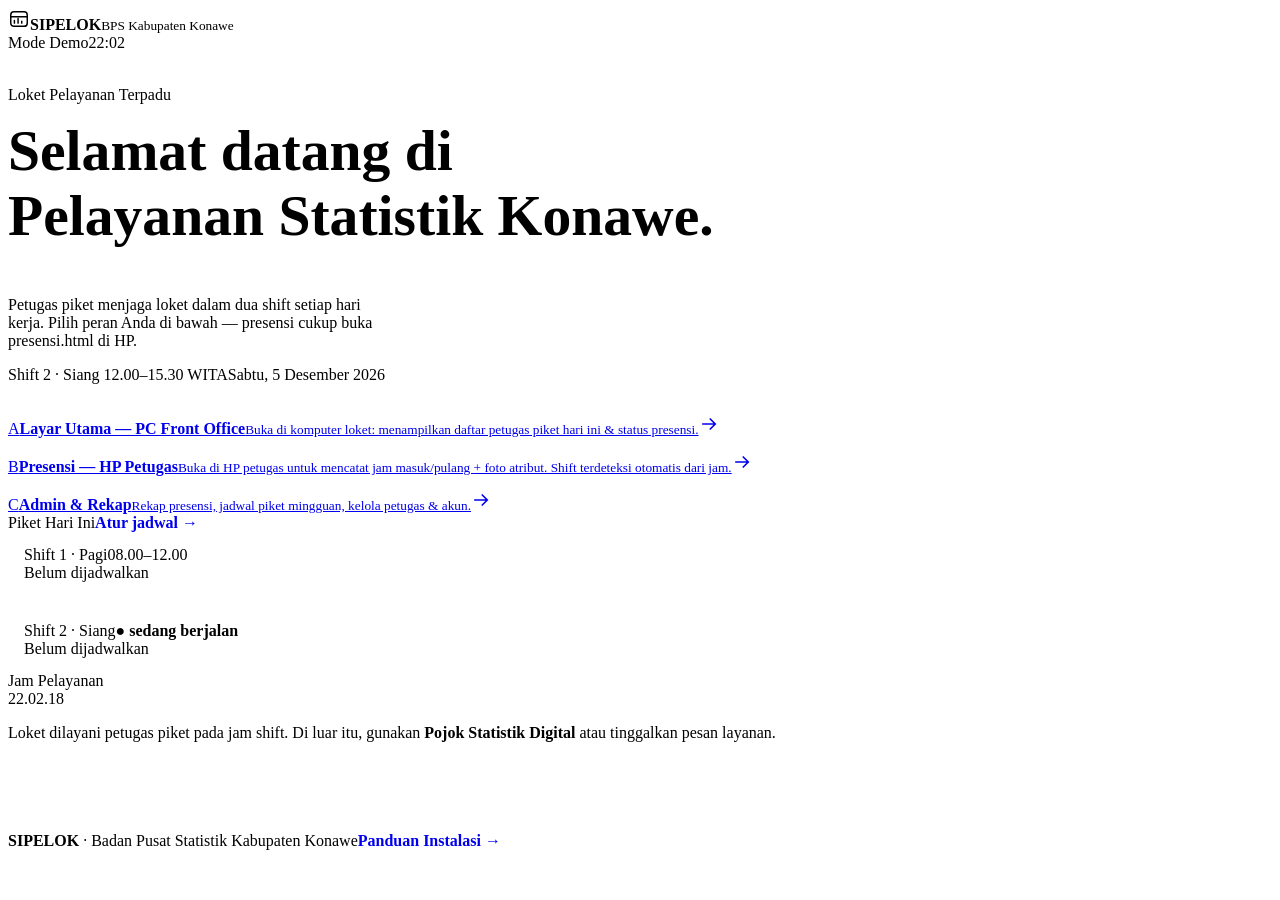
==== public/standalone/index.html @ 24f4e9b3 "Merge pull request #2 from zkddn/duty-service-attendance-system-be0a4 Update from task 20e5cb27-eb14" ====
<!DOCTYPE html>
<html lang="id">
<head>
<meta charset="UTF-8" />
<meta name="viewport" content="width=device-width, initial-scale=1.0" />
<title>SIPELOK · BPS Kab. Konawe</title>
<link rel="icon" href="data:image/svg+xml,%3Csvg xmlns='http://www.w3.org/2000/svg' viewBox='0 0 128 128'%3E%3Crect width='128' height='128' rx='28' fill='%230c2431'/%3E%3Cg fill='none' stroke='%23f2691f' stroke-width='7' stroke-linecap='round'%3E%3Crect x='30' y='34' width='68' height='56' rx='12'/%3E%3Cpath d='M30 52h68M46 76V64M60 76V58M74 76v-8'/%3E%3C/g%3E%3C/svg%3E" />
<link rel="preconnect" href="https://fonts.googleapis.com" />
<link rel="preconnect" href="https://fonts.gstatic.com" crossorigin />
<link href="https://fonts.googleapis.com/css2?family=Bricolage+Grotesque:opsz,wght@12..96,400..800&family=Plus+Jakarta+Sans:wght@400;500;600;700;800&display=swap" rel="stylesheet" />
<link rel="stylesheet" href="css/gaya.css?v=2.0.0" />
</head>
<body class="bg-paper">
<script>
  /* penangkap galat global — tidak ada lagi layar kosong tanpa pesan */
  window.onerror = function (msg, src, line) {
    var t = document.getElementById("app");
    if (t) t.innerHTML = '<div style="max-width:560px;margin:12vh auto;padding:26px;background:#0c2431;color:#f7f4ec;border-radius:16px;font-family:sans-serif"><b>Galat JavaScript</b><p style="margin:8px 0">' + msg + ' (baris ' + line + ')</p><p style="opacity:.7;margin:0">Muat ulang halaman (Ctrl+R), atau salin ulang folder <b>standalone</b> secara lengkap ke htdocs.</p></div>';
  };
</script>
<div id="app"></div>

<script src="js/util.js?v=2.0.0"></script>
<script>
  let lastShift = null;

  function render() {
    const now = new Date();
    const shift = shiftForTime(now);
    lastShift = shift;
    const jd = jadwalUntukSekarang();
    const t = todayStr();

    const barisPiket = [1, 2].map((sh) => {
      const list = jd.filter((j) => j.shift === sh);
      const isi = list.length === 0
        ? '<span class="small muted">Belum dijadwalkan</span>'
        : list.map((j) => {
            const p = S.petugas.find((x) => x.id === j.petugasId);
            const rec = S.records.find((r) => r.date === t && r.shift === sh && r.petugasId === j.petugasId);
            let st = '<span class="badge amber">Belum presensi</span>';
            if (rec && rec.keluar) st = '<span class="badge mist">Selesai ' + fmtHM(rec.masuk) + '–' + fmtHM(rec.keluar) + '</span>';
            else if (rec) st = '<span class="badge lagoon">Bertugas sejak ' + fmtHM(rec.masuk) + '</span>';
            return '<div class="row" style="justify-content:space-between;gap:10px;flex-wrap:wrap"><span class="row"><span class="ini on-light" style="width:32px;height:32px;font-size:.85rem">' + inisial(p ? p.nama : "?") + '</span><b>' + esc(p ? p.nama : "—") + '</b></span>' + st + '</div>';
          }).join("");
      return '<div style="border:1px solid var(--mist-200);border-radius:14px;padding:14px 16px;background:' + (sh === shift ? "var(--brand-50)" : "#fff") + '">' +
        '<div class="row" style="justify-content:space-between"><span class="badge ' + (sh === 1 ? "brand" : "lagoon") + '">' + SHIFT[sh].label + ' · ' + SHIFT[sh].nama + '</span>' +
        (sh === shift ? '<span class="small" style="color:var(--brand-700);font-weight:800">● sedang berjalan</span>' : '<span class="small muted tnum">' + SHIFT[sh].waktu + '</span>') + '</div>' +
        '<div class="mt-1" style="display:flex;flex-direction:column;gap:9px">' + isi + '</div></div>';
    }).join("");



    el("#app").innerHTML =
      '<header class="topbar"><div class="wrap">' +
        '<span class="brandmark"><span class="mk"><svg width="22" height="22" viewBox="0 0 24 24" fill="none" stroke="currentColor" stroke-width="1.6" stroke-linecap="round"><rect x="3" y="4" width="18" height="16" rx="3.5"/><path d="M3 9.5h18M7 16.5v-3M11 16.5v-5M15 16.5v-2"/></svg></span>' +
        '<span><b>SIPELOK</b><small>BPS Kabupaten Konawe</small></span></span>' +
        '<div class="grow"></div>' +
        '<span class="hide-sm" id="modeBadge"></span>' +
        '<span class="badge ghost tnum hide-sm">' + pad(now.getHours()) + ':' + pad(now.getMinutes()) + '</span>' +
      '</div></header>' +

      '<main class="wrap" style="padding-top:34px;padding-bottom:56px">' +
        '<div class="grid-loket">' +
          '<section>' +
            '<span class="eyebrow"><span class="dot live-dot"></span> Loket Pelayanan Terpadu</span>' +
            '<h1 class="display" style="font-size:clamp(2.3rem,5.5vw,3.6rem);margin-top:14px">Selamat datang di<br><span style="color:var(--brand-600)">Pelayanan Statistik</span> Konawe.</h1>' +
            '<p class="muted mt-1" style="max-width:46ch">Petugas piket menjaga loket dalam dua shift setiap hari kerja. Pilih peran Anda di bawah — presensi cukup buka presensi.html di HP.</p>' +
            '<div class="row mt-2" style="flex-wrap:wrap;gap:12px">' +
              '<span class="chipshift s' + shift + '">' + SHIFT[shift].label + ' · ' + SHIFT[shift].nama + ' ' + SHIFT[shift].waktu + ' WITA</span>' +
              '<span class="small muted capitalize">' + now.toLocaleDateString("id-ID", { weekday: "long", day: "numeric", month: "long", year: "numeric" }) + '</span>' +
            '</div>' +

            '<div style="display:flex;flex-direction:column;gap:14px;margin-top:30px">' +
              '<a class="card jnd hoverable rise" href="loket.html"><span class="plat">A</span><span class="grow"><b>Layar Utama — PC Front Office</b><small>Buka di komputer loket: menampilkan daftar petugas piket hari ini & status presensi.</small></span><svg class="panah" width="20" height="20" viewBox="0 0 24 24" fill="none" stroke="currentColor" stroke-width="2" stroke-linecap="round"><path d="M4.5 12h15M13.5 6l6 6-6 6"/></svg></a>' +
              '<a class="card jnd j-b hoverable rise" style="animation-delay:.07s" href="presensi.html"><span class="plat">B</span><span class="grow"><b>Presensi — HP Petugas</b><small>Buka di HP petugas untuk mencatat jam masuk/pulang + foto atribut. Shift terdeteksi otomatis dari jam.</small></span><svg class="panah" width="20" height="20" viewBox="0 0 24 24" fill="none" stroke="currentColor" stroke-width="2" stroke-linecap="round"><path d="M4.5 12h15M13.5 6l6 6-6 6"/></svg></a>' +
              '<a class="card jnd j-c hoverable rise" style="animation-delay:.14s" href="admin.html"><span class="plat">C</span><span class="grow"><b>Admin & Rekap</b><small>Rekap presensi, jadwal piket mingguan, kelola petugas & akun.</small></span><svg class="panah" width="20" height="20" viewBox="0 0 24 24" fill="none" stroke="currentColor" stroke-width="2" stroke-linecap="round"><path d="M4.5 12h15M13.5 6l6 6-6 6"/></svg></a>' +
            '</div>' +
          '</section>' +

          '<aside>' +
            '<div class="card pad rise" style="animation-delay:.1s">' +
              '<div class="row" style="justify-content:space-between"><span class="eyebrow">Piket Hari Ini</span><a class="small" href="admin.html" style="font-weight:800;text-decoration:none">Atur jadwal →</a></div>' +
              '<div class="mt-1" style="display:flex;flex-direction:column;gap:12px">' + barisPiket + '</div>' +
            '</div>' +
            '<div class="card dark pad rise mt-2" style="background:var(--ink-900);color:var(--mist-50);animation-delay:.18s">' +
              '<span class="eyebrow on-dark">Jam Pelayanan</span>' +
              '<div class="clock tnum mt-1" id="jamBesar" style="color:var(--mist-50)">' + pad(now.getHours()) + '.' + pad(now.getMinutes()) + '<span class="sec">.' + pad(now.getSeconds()) + '</span></div>' +
              '<p class="small mt-1" style="color:var(--mist-300)">Loket dilayani petugas piket pada jam shift. Di luar itu, gunakan <b>Pojok Statistik Digital</b> atau tinggalkan pesan layanan.</p>' +
            '</div>' +
          '</aside>' +
        '</div>' +
      '</main>' +

      '<footer style="border-top:1px solid var(--mist-200);padding:18px 0;background:#fff">' +
        '<div class="wrap row" style="justify-content:space-between;flex-wrap:wrap;gap:8px">' +
          '<span class="small muted"><b style="color:var(--ink-900)">SIPELOK</b> · Badan Pusat Statistik Kabupaten Konawe</span>' +
          '<a class="small" href="panduan.html" style="font-weight:800;text-decoration:none">Panduan Instalasi →</a>' +
        '</div>' +
      '</footer>';

    el("#modeBadge").innerHTML = modeBadgeHtml();
  }

  /* jam diperbarui ringan tiap detik; render penuh hanya saat data/shift berubah */
  setInterval(() => {
    const now = new Date();
    const j = el("#jamBesar");
    if (j) j.innerHTML = pad(now.getHours()) + "." + pad(now.getMinutes()) + '<span class="sec">.' + pad(now.getSeconds()) + "</span>";
    if (shiftForTime(now) !== lastShift) render();
  }, 1000);

  (async () => {
    try {
      await init();
      render();
      startSync();
      onChange(render);
    } catch (err) {
      console.error(err);
      el("#app").innerHTML = '<div style="max-width:520px;margin:14vh auto;padding:26px;background:#0c2431;color:#f7f4ec;border-radius:16px;font-family:sans-serif"><b>Gagal memuat aplikasi</b><p>' + String(err && err.message || err) + '</p></div>';
    }
  })();
</script>
</body>
</html>
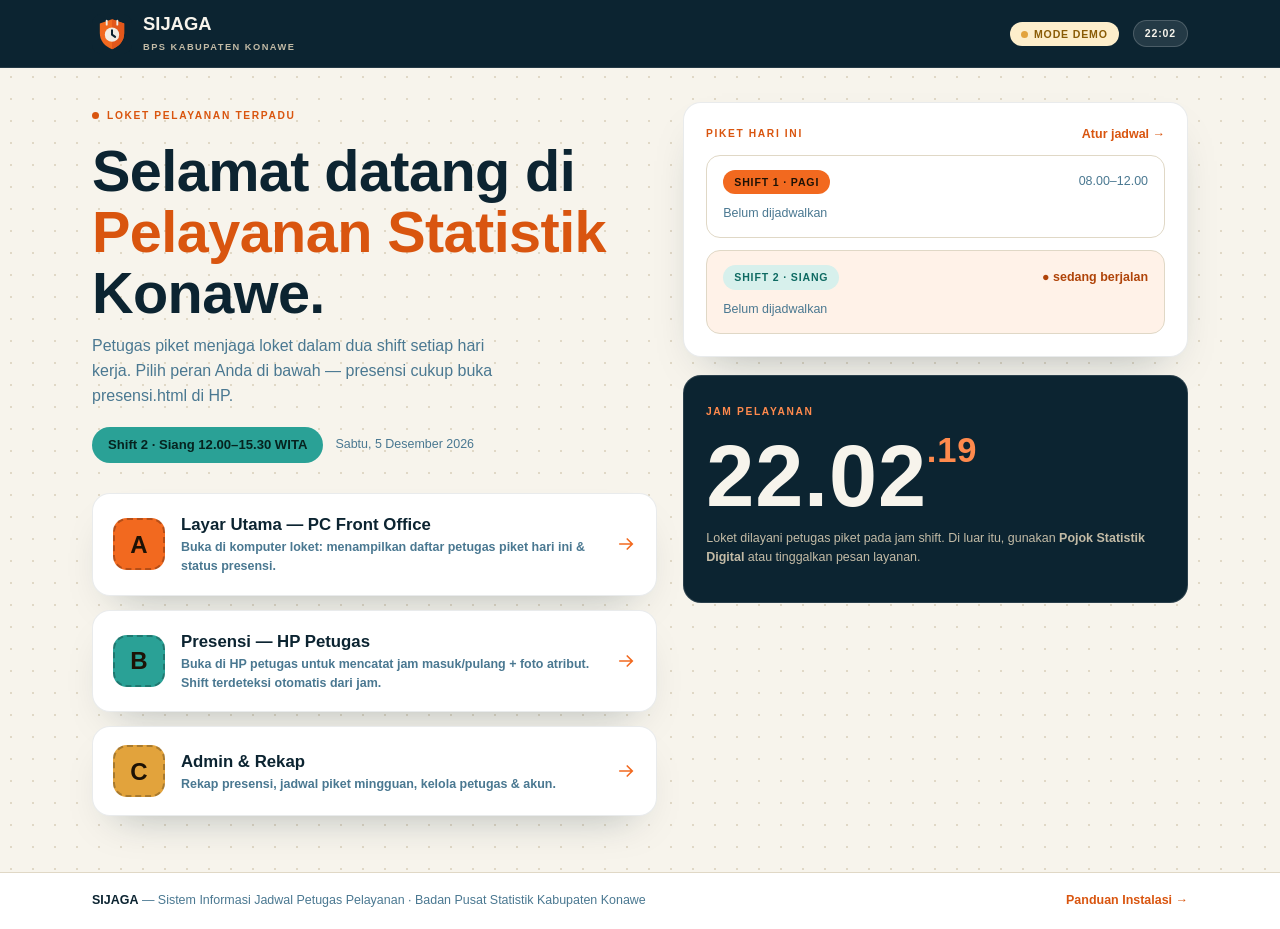
==== commit 583db465: "Rebranding SIPELOK menjadi SIJAGA (Sistem Informasi Jadwal Petugas Pelayanan) - Nama, judul, meta, h" ====
--- a/public/standalone/index.html
+++ b/public/standalone/index.html
@@ -3,12 +3,12 @@
 <head>
 <meta charset="UTF-8" />
 <meta name="viewport" content="width=device-width, initial-scale=1.0" />
-<title>SIPELOK · BPS Kab. Konawe</title>
-<link rel="icon" href="data:image/svg+xml,%3Csvg xmlns='http://www.w3.org/2000/svg' viewBox='0 0 128 128'%3E%3Crect width='128' height='128' rx='28' fill='%230c2431'/%3E%3Cg fill='none' stroke='%23f2691f' stroke-width='7' stroke-linecap='round'%3E%3Crect x='30' y='34' width='68' height='56' rx='12'/%3E%3Cpath d='M30 52h68M46 76V64M60 76V58M74 76v-8'/%3E%3C/g%3E%3C/svg%3E" />
+<title>SIJAGA · Sistem Informasi Jadwal Petugas Pelayanan — BPS Kab. Konawe</title>
+<link rel="icon" type="image/svg+xml" href="data:image/svg+xml,%3Csvg xmlns='http://www.w3.org/2000/svg' viewBox='0 0 128 128'%3E%3Crect width='128' height='128' rx='28' fill='%230c2431'/%3E%3Cpath d='M64 17 103 30v31c0 25-16 43-39 52-23-9-39-27-39-52V30z' fill='%23f2691f'/%3E%3Cpath d='M64 17 103 30v31c0 25-16 43-39 52z' fill='%23e2571b'/%3E%3Cpath d='M47 21v13M81 21v13' fill='none' stroke='%23f2ede4' stroke-width='6' stroke-linecap='round'/%3E%3Ccircle cx='64' cy='66' r='23' fill='%23f2ede4'/%3E%3Cpath d='M64 52v14l10 7' fill='none' stroke='%230c2431' stroke-width='6.5' stroke-linecap='round' stroke-linejoin='round'/%3E%3C/svg%3E" />
 <link rel="preconnect" href="https://fonts.googleapis.com" />
 <link rel="preconnect" href="https://fonts.gstatic.com" crossorigin />
 <link href="https://fonts.googleapis.com/css2?family=Bricolage+Grotesque:opsz,wght@12..96,400..800&family=Plus+Jakarta+Sans:wght@400;500;600;700;800&display=swap" rel="stylesheet" />
-<link rel="stylesheet" href="css/gaya.css?v=2.0.0" />
+<link rel="stylesheet" href="css/gaya.css?v=2.1.0" />
 </head>
 <body class="bg-paper">
 <script>
@@ -20,7 +20,7 @@
 </script>
 <div id="app"></div>
 
-<script src="js/util.js?v=2.0.0"></script>
+<script src="js/util.js?v=2.1.0"></script>
 <script>
   let lastShift = null;
 
@@ -53,8 +53,8 @@
 
     el("#app").innerHTML =
       '<header class="topbar"><div class="wrap">' +
-        '<span class="brandmark"><span class="mk"><svg width="22" height="22" viewBox="0 0 24 24" fill="none" stroke="currentColor" stroke-width="1.6" stroke-linecap="round"><rect x="3" y="4" width="18" height="16" rx="3.5"/><path d="M3 9.5h18M7 16.5v-3M11 16.5v-5M15 16.5v-2"/></svg></span>' +
-        '<span><b>SIPELOK</b><small>BPS Kabupaten Konawe</small></span></span>' +
+        '<span class="brandmark"><img class="mk-logo" src="img/logo-sijaga.svg" alt="Logo SIJAGA" width="40" height="40" style="display:block;border-radius:9px;flex:none">' +
+        '<span><b>SIJAGA</b><small>BPS Kabupaten Konawe</small></span></span>' +
         '<div class="grow"></div>' +
         '<span class="hide-sm" id="modeBadge"></span>' +
         '<span class="badge ghost tnum hide-sm">' + pad(now.getHours()) + ':' + pad(now.getMinutes()) + '</span>' +
@@ -94,7 +94,7 @@
 
       '<footer style="border-top:1px solid var(--mist-200);padding:18px 0;background:#fff">' +
         '<div class="wrap row" style="justify-content:space-between;flex-wrap:wrap;gap:8px">' +
-          '<span class="small muted"><b style="color:var(--ink-900)">SIPELOK</b> · Badan Pusat Statistik Kabupaten Konawe</span>' +
+          '<span class="small muted"><b style="color:var(--ink-900)">SIJAGA</b> — Sistem Informasi Jadwal Petugas Pelayanan · Badan Pusat Statistik Kabupaten Konawe</span>' +
           '<a class="small" href="panduan.html" style="font-weight:800;text-decoration:none">Panduan Instalasi →</a>' +
         '</div>' +
       '</footer>';
--- a/public/standalone/css/gaya.css
+++ b/public/standalone/css/gaya.css
@@ -0,0 +1,296 @@
+/* ============================================================
+   SIJAGA — gaya.css (CSS polos 100%, tanpa tooling)
+   Identitas: tinta laut (ink) + oranye BPS (brand) + laguna
+   Huruf: Bricolage Grotesque (display) + Plus Jakarta Sans (isi)
+   ============================================================ */
+:root {
+  --ink-950: #071a24;
+  --ink-900: #0c2431;
+  --ink-800: #123241;
+  --ink-700: #1b4257;
+  --ink-600: #2c5a75;
+  --ink-500: #4a7891;
+  --ink-400: #7799ad;
+  --mist-50: #f7f4ec;
+  --mist-100: #efe9dd;
+  --mist-200: #e0d8c6;
+  --mist-300: #c3bba6;
+  --mist-400: #96907c;
+  --brand-300: #ffa470;
+  --brand-400: #ff8a4d;
+  --brand-500: #f2691f;
+  --brand-600: #d9550f;
+  --brand-700: #b04409;
+  --brand-100: #ffe4d1;
+  --brand-50: #fff2e8;
+  --lagoon-100: #d7f0ec;
+  --lagoon-500: #2aa196;
+  --lagoon-600: #17857b;
+  --lagoon-700: #0e6a62;
+  --amberx-100: #fdeecb;
+  --amberx-500: #e2a33c;
+  --amberx-700: #8a5c07;
+  --ruby-100: #fbe1de;
+  --ruby-700: #a52a2f;
+  --radius: 18px;
+  --bayangan: 0 20px 44px -24px rgba(12, 36, 49, 0.35);
+  --font-display: "Bricolage Grotesque", "Plus Jakarta Sans", sans-serif;
+  --font-body: "Plus Jakarta Sans", "Segoe UI", sans-serif;
+}
+
+* { box-sizing: border-box; }
+html { scroll-behavior: smooth; }
+body {
+  margin: 0;
+  font-family: var(--font-body);
+  color: var(--ink-900);
+  background: var(--mist-50);
+  -webkit-font-smoothing: antialiased;
+  line-height: 1.55;
+}
+a { color: var(--brand-600); }
+h1, h2, h3 { margin: 0; }
+img { max-width: 100%; }
+
+/* ---------- latar ---------- */
+.bg-paper {
+  background-color: var(--mist-50);
+  background-image: radial-gradient(var(--mist-200) 1px, transparent 1px);
+  background-size: 22px 22px;
+}
+.bg-board {
+  background-color: var(--ink-900);
+  background-image:
+    radial-gradient(60rem 34rem at 110% -10%, rgba(242, 105, 31, 0.16), transparent 60%),
+    radial-gradient(46rem 30rem at -20% 110%, rgba(23, 133, 123, 0.24), transparent 62%),
+    linear-gradient(rgba(255, 255, 255, 0.045) 1px, transparent 1px),
+    linear-gradient(90deg, rgba(255, 255, 255, 0.045) 1px, transparent 1px);
+  background-size: auto, auto, 44px 44px, 44px 44px;
+}
+
+/* ---------- tipografi ---------- */
+.display { font-family: var(--font-display); font-weight: 800; letter-spacing: -0.01em; line-height: 1.06; }
+.eyebrow {
+  display: inline-flex; align-items: center; gap: 8px;
+  font-size: 0.64rem; font-weight: 800; letter-spacing: 0.16em;
+  text-transform: uppercase; color: var(--brand-600);
+}
+.eyebrow.on-dark { color: var(--brand-400); }
+.small { font-size: 0.78rem; }
+.muted { color: var(--ink-500); }
+.tnum { font-variant-numeric: tabular-nums; }
+.f { display: block; font-size: 0.7rem; font-weight: 800; letter-spacing: 0.08em; text-transform: uppercase; color: var(--ink-500); margin-bottom: 5px; }
+
+/* ---------- tata letak ---------- */
+.wrap { max-width: 1140px; margin: 0 auto; padding: 0 22px; }
+.grid-2 { display: grid; grid-template-columns: 1fr 1fr; gap: 18px; }
+.grid-loket { display: grid; grid-template-columns: 1.12fr 1fr; gap: 26px; align-items: start; }
+.row { display: flex; align-items: center; gap: 10px; }
+.grow { flex: 1; }
+.center { text-align: center; }
+.mt-1 { margin-top: 10px; } .mt-2 { margin-top: 18px; } .mt-3 { margin-top: 28px; }
+.sep { border: none; border-top: 1px dashed var(--mist-200); margin: 18px 0; }
+.hidden { display: none !important; }
+
+/* ---------- kartu ---------- */
+.card {
+  background: #fff;
+  border: 1px solid rgba(12, 36, 49, 0.09);
+  border-radius: var(--radius);
+  box-shadow: var(--bayangan);
+}
+.card.dark { background: rgba(255, 255, 255, 0.055); border-color: rgba(255, 255, 255, 0.13); color: var(--mist-50); box-shadow: none; }
+.pad { padding: 22px; }
+.card.hoverable { transition: transform 0.18s ease, border-color 0.18s ease; }
+.card.hoverable:hover { transform: translateY(-3px); border-color: var(--brand-500); }
+
+/* ---------- tombol ---------- */
+.btn {
+  display: inline-flex; align-items: center; justify-content: center; gap: 8px;
+  font-family: var(--font-body); font-weight: 800; font-size: 0.9rem;
+  border-radius: 12px; cursor: pointer; padding: 11px 20px;
+  border: 1px solid transparent; text-decoration: none;
+  transition: transform 0.15s ease, background 0.15s ease, box-shadow 0.15s ease, opacity 0.15s;
+}
+.btn:active { transform: translateY(1px) scale(0.99); }
+.btn:disabled { opacity: 0.45; cursor: not-allowed; }
+.btn.primary { background: var(--brand-500); color: #1d1206; box-shadow: 0 10px 22px -10px rgba(242, 105, 31, 0.7); }
+.btn.primary:hover:not(:disabled) { background: var(--brand-400); transform: translateY(-1px); }
+.btn.light { background: #fff; color: var(--ink-800); border-color: var(--mist-200); }
+.btn.light:hover:not(:disabled) { border-color: var(--brand-500); color: var(--brand-700); }
+.btn.ghost { background: rgba(255, 255, 255, 0.07); color: var(--mist-50); border-color: rgba(255, 255, 255, 0.2); }
+.btn.ghost:hover:not(:disabled) { background: rgba(255, 255, 255, 0.15); }
+.btn.danger { background: var(--ruby-100); color: var(--ruby-700); border-color: rgba(165, 42, 47, 0.25); }
+.btn.danger:hover:not(:disabled) { background: #f6cfcc; }
+.btn.sm { padding: 7px 13px; font-size: 0.78rem; border-radius: 10px; }
+.btn.block { width: 100%; }
+
+/* ---------- input ---------- */
+.input {
+  width: 100%; font-family: var(--font-body); font-size: 0.92rem; font-weight: 600;
+  color: var(--ink-900); background: #fff; border: 1.5px solid var(--mist-200);
+  border-radius: 12px; padding: 11px 14px; outline: none;
+  transition: border-color 0.15s, box-shadow 0.15s;
+}
+.input:focus { border-color: var(--brand-500); box-shadow: 0 0 0 4px rgba(242, 105, 31, 0.14); }
+.input.inline { width: auto; }
+select.input { cursor: pointer; }
+
+/* ---------- badge ---------- */
+.badge {
+  display: inline-flex; align-items: center; gap: 6px;
+  font-size: 0.66rem; font-weight: 800; letter-spacing: 0.08em; text-transform: uppercase;
+  border-radius: 999px; padding: 4px 11px; white-space: nowrap;
+}
+.badge.brand { background: var(--brand-500); color: #1d1206; }
+.badge.lagoon { background: var(--lagoon-100); color: var(--lagoon-700); }
+.badge.amber { background: var(--amberx-100); color: var(--amberx-700); }
+.badge.ruby { background: var(--ruby-100); color: var(--ruby-700); }
+.badge.mist { background: var(--mist-100); color: var(--ink-500); }
+.badge.ghost { background: rgba(255, 255, 255, 0.1); color: var(--mist-50); border: 1px solid rgba(255, 255, 255, 0.18); }
+.dot { width: 7px; height: 7px; border-radius: 50%; background: currentColor; display: inline-block; }
+.live-dot { animation: pulse 2s infinite; }
+
+/* ---------- tabel ---------- */
+.table-wrap { overflow-x: auto; border-radius: var(--radius); border: 1px solid rgba(12, 36, 49, 0.09); background: #fff; box-shadow: var(--bayangan); }
+table { width: 100%; border-collapse: collapse; font-size: 0.86rem; min-width: 860px; }
+thead th {
+  background: var(--ink-900); color: var(--mist-50); text-align: left;
+  font-size: 0.63rem; letter-spacing: 0.12em; text-transform: uppercase; font-weight: 800;
+  padding: 12px 16px; white-space: nowrap;
+}
+tbody td { padding: 11px 16px; border-bottom: 1px solid var(--mist-100); vertical-align: middle; }
+tbody tr:last-child td { border-bottom: none; }
+tbody tr { transition: background 0.15s; }
+tbody tr:hover { background: var(--brand-50); }
+tbody tr.today { background: rgba(215, 240, 236, 0.45); }
+tbody tr.sel { background: var(--brand-100); }
+th.pil, td.pil { width: 44px; text-align: center; padding-left: 14px; padding-right: 4px; }
+td.pil input, th.pil input { width: 16px; height: 16px; accent-color: var(--brand-500); cursor: pointer; }
+
+/* ---------- statistik ---------- */
+.stats { display: grid; grid-template-columns: repeat(4, 1fr); gap: 14px; }
+.stat { padding: 18px 20px; position: relative; overflow: hidden; }
+.stat::after { content: ""; position: absolute; right: -14px; top: -14px; width: 58px; height: 58px; border-radius: 50%; background: var(--brand-50); }
+.stat .num { font-family: var(--font-display); font-weight: 800; font-size: 2.1rem; line-height: 1; color: var(--ink-900); }
+.stat .lbl { font-size: 0.72rem; font-weight: 800; letter-spacing: 0.08em; text-transform: uppercase; color: var(--ink-500); margin-top: 5px; }
+.stat .sub { font-size: 0.7rem; color: var(--mist-400); }
+
+/* ---------- header & tab ---------- */
+.topbar { position: sticky; top: 0; z-index: 40; background: var(--ink-900); color: var(--mist-50); border-bottom: 1px solid rgba(255, 255, 255, 0.1); }
+.topbar .wrap { display: flex; align-items: center; gap: 14px; padding-top: 13px; padding-bottom: 13px; }
+.brandmark { display: flex; align-items: center; gap: 11px; text-decoration: none; color: inherit; }
+.brandmark .mk { width: 40px; height: 40px; border-radius: 12px; background: var(--brand-500); color: #1d1206; display: flex; align-items: center; justify-content: center; }
+.brandmark b { font-family: var(--font-display); font-size: 1.15rem; line-height: 1; }
+.brandmark small { display: block; font-size: 0.58rem; letter-spacing: 0.16em; text-transform: uppercase; color: var(--mist-300); font-weight: 700; margin-top: 2px; }
+.tabs { display: flex; gap: 6px; overflow-x: auto; padding: 0 20px; background: var(--ink-900); }
+.tabs button {
+  font-family: var(--font-body); font-weight: 800; font-size: 0.8rem; color: var(--mist-300);
+  background: none; border: none; cursor: pointer; padding: 12px 16px; border-bottom: 3px solid transparent;
+  white-space: nowrap; transition: color 0.15s, border-color 0.15s;
+}
+.tabs button:hover { color: var(--mist-50); }
+.tabs button.on { color: var(--brand-400); border-bottom-color: var(--brand-500); }
+
+/* ---------- avatar inisial ---------- */
+.ini {
+  width: 40px; height: 40px; border-radius: 12px; flex: none;
+  display: flex; align-items: center; justify-content: center;
+  background: var(--ink-900); color: var(--brand-400);
+  font-family: var(--font-display); font-weight: 800; font-size: 1.05rem;
+}
+.ini.lg { width: 52px; height: 52px; font-size: 1.35rem; }
+.ini.on-light { background: var(--brand-100); color: var(--brand-700); }
+
+/* ---------- jam besar ---------- */
+.clock { font-family: var(--font-display); font-weight: 800; font-size: clamp(3rem, 8vw, 5.4rem); line-height: 1; letter-spacing: 0.01em; }
+.clock .sec { font-size: 0.4em; color: var(--brand-400); vertical-align: top; }
+.chipshift { display: inline-flex; align-items: center; gap: 8px; font-weight: 800; font-size: 0.82rem; border-radius: 999px; padding: 8px 16px; }
+.chipshift.s1 { background: var(--brand-500); color: #1d1206; }
+.chipshift.s2 { background: var(--lagoon-500); color: #06231f; }
+
+/* ---------- QR ---------- */
+.qr-frame { position: relative; background: #fff; border-radius: 22px; padding: 22px; overflow: hidden; }
+.qr-frame img { display: block; width: 100%; border-radius: 10px; }
+.scanline {
+  position: absolute; left: 22px; right: 22px; height: 3px; border-radius: 3px;
+  background: linear-gradient(90deg, transparent, var(--brand-500), transparent);
+  box-shadow: 0 0 14px rgba(242, 105, 31, 0.8);
+  animation: scan 2.6s ease-in-out infinite;
+}
+
+/* ---------- umpan langsung ---------- */
+.feed-item { display: flex; align-items: center; gap: 12px; padding: 11px 14px; border-radius: 14px; background: rgba(255, 255, 255, 0.06); border: 1px solid rgba(255, 255, 255, 0.1); transition: background 0.15s; }
+.feed-item:hover { background: rgba(255, 255, 255, 0.11); }
+.feed-item .foto { width: 42px; height: 42px; border-radius: 10px; object-fit: cover; border: 2px solid rgba(255, 255, 255, 0.25); }
+
+/* ---------- kartu peran (jendela loket) ---------- */
+.jnd { display: flex; align-items: center; gap: 16px; padding: 18px 20px; text-decoration: none; }
+.jnd .plat {
+  width: 52px; height: 52px; border-radius: 14px; flex: none;
+  display: flex; align-items: center; justify-content: center;
+  font-family: var(--font-display); font-weight: 800; font-size: 1.5rem;
+  background: var(--plat, var(--brand-500)); color: #1d1206;
+  border: 2px dashed rgba(0, 0, 0, 0.25);
+}
+.jnd.j-b { --plat: var(--lagoon-500); }
+.jnd.j-c { --plat: var(--amberx-500); }
+.jnd b { font-family: var(--font-display); font-size: 1.05rem; color: var(--ink-900); display: flex; align-items: center; gap: 8px; }
+.jnd small { display: block; color: var(--ink-500); font-size: 0.78rem; font-weight: 600; }
+.jnd .panah { margin-left: auto; color: var(--brand-500); transition: transform 0.18s; }
+.jnd:hover .panah { transform: translateX(5px); }
+
+/* ---------- jadwal ---------- */
+.grid-jadwal { display: grid; grid-template-columns: 112px 1fr 1fr; gap: 8px; align-items: center; }
+.jhead { font-size: 0.64rem; font-weight: 800; letter-spacing: 0.1em; text-transform: uppercase; color: var(--ink-500); text-align: center; }
+
+/* ---------- filter chip ---------- */
+.filter-chip { padding: 8px 16px; border-radius: 999px; border: 1.5px solid var(--mist-200); font-weight: 800; font-size: 0.78rem; cursor: pointer; background: #fff; color: var(--ink-600); transition: all 0.15s; }
+.filter-chip:hover { border-color: var(--brand-500); color: var(--brand-700); }
+.filter-chip.on { background: var(--ink-900); border-color: var(--ink-900); color: #fff; }
+
+/* ---------- modal / lightbox ---------- */
+.modal-bg { position: fixed; inset: 0; background: rgba(7, 26, 36, 0.78); display: flex; align-items: center; justify-content: center; z-index: 60; padding: 20px; }
+.modal-bg img { max-width: min(430px, 92vw); max-height: 76vh; border-radius: 16px; border: 4px solid #fff; box-shadow: 0 30px 80px rgba(0, 0, 0, 0.5); }
+
+/* ---------- pratinjau foto scan ---------- */
+.shot { width: 100%; max-height: 300px; object-fit: cover; border-radius: 14px; border: 3px solid var(--lagoon-500); }
+
+/* ---------- animasi ---------- */
+@keyframes rise { from { opacity: 0; transform: translateY(14px); } to { opacity: 1; transform: none; } }
+@keyframes pulse { 0% { box-shadow: 0 0 0 0 rgba(255, 138, 77, 0.55); } 70% { box-shadow: 0 0 0 9px rgba(255, 138, 77, 0); } 100% { box-shadow: 0 0 0 0 rgba(255, 138, 77, 0); } }
+@keyframes shake { 0%, 100% { transform: translateX(0); } 20% { transform: translateX(-7px); } 40% { transform: translateX(6px); } 60% { transform: translateX(-4px); } 80% { transform: translateX(3px); } }
+@keyframes scan { 0%, 100% { top: 20px; opacity: 0.25; } 50% { top: calc(100% - 24px); opacity: 1; } }
+@keyframes spin { to { transform: rotate(360deg); } }
+@keyframes dashmove { to { stroke-dashoffset: -52; } }
+.rise { animation: rise 0.5s ease both; }
+.shake { animation: shake 0.4s ease; }
+.spin { display: inline-block; animation: spin 1s linear infinite; }
+.flowline { animation: dashmove 1.6s linear infinite; }
+
+/* ---------- kode & panduan ---------- */
+pre.kode {
+  background: var(--ink-950); color: #cfe8e2; font-family: "Consolas", "Courier New", monospace;
+  font-size: 0.78rem; line-height: 1.6; border-radius: 14px; padding: 16px 18px;
+  overflow-x: auto; border: 1px solid rgba(255, 255, 255, 0.08); margin: 0;
+}
+.kotak-uji { background: var(--ink-950); color: var(--mist-50); border-radius: 14px; padding: 16px 18px; font-size: 0.82rem; min-height: 52px; }
+
+/* ---------- responsif ---------- */
+@media (max-width: 960px) {
+  .grid-loket { grid-template-columns: 1fr; }
+  .stats { grid-template-columns: repeat(2, 1fr); }
+}
+@media (max-width: 760px) {
+  .hide-sm { display: none !important; }
+  .grid-2 { grid-template-columns: 1fr !important; }
+  table { min-width: 700px; }
+}
+
+/* ---------- cetak ---------- */
+@media print {
+  body { background: #fff; }
+  .topbar, .tabs, .no-print { display: none !important; }
+  .card, .table-wrap { box-shadow: none; }
+  .wrap { max-width: none; }
+}
